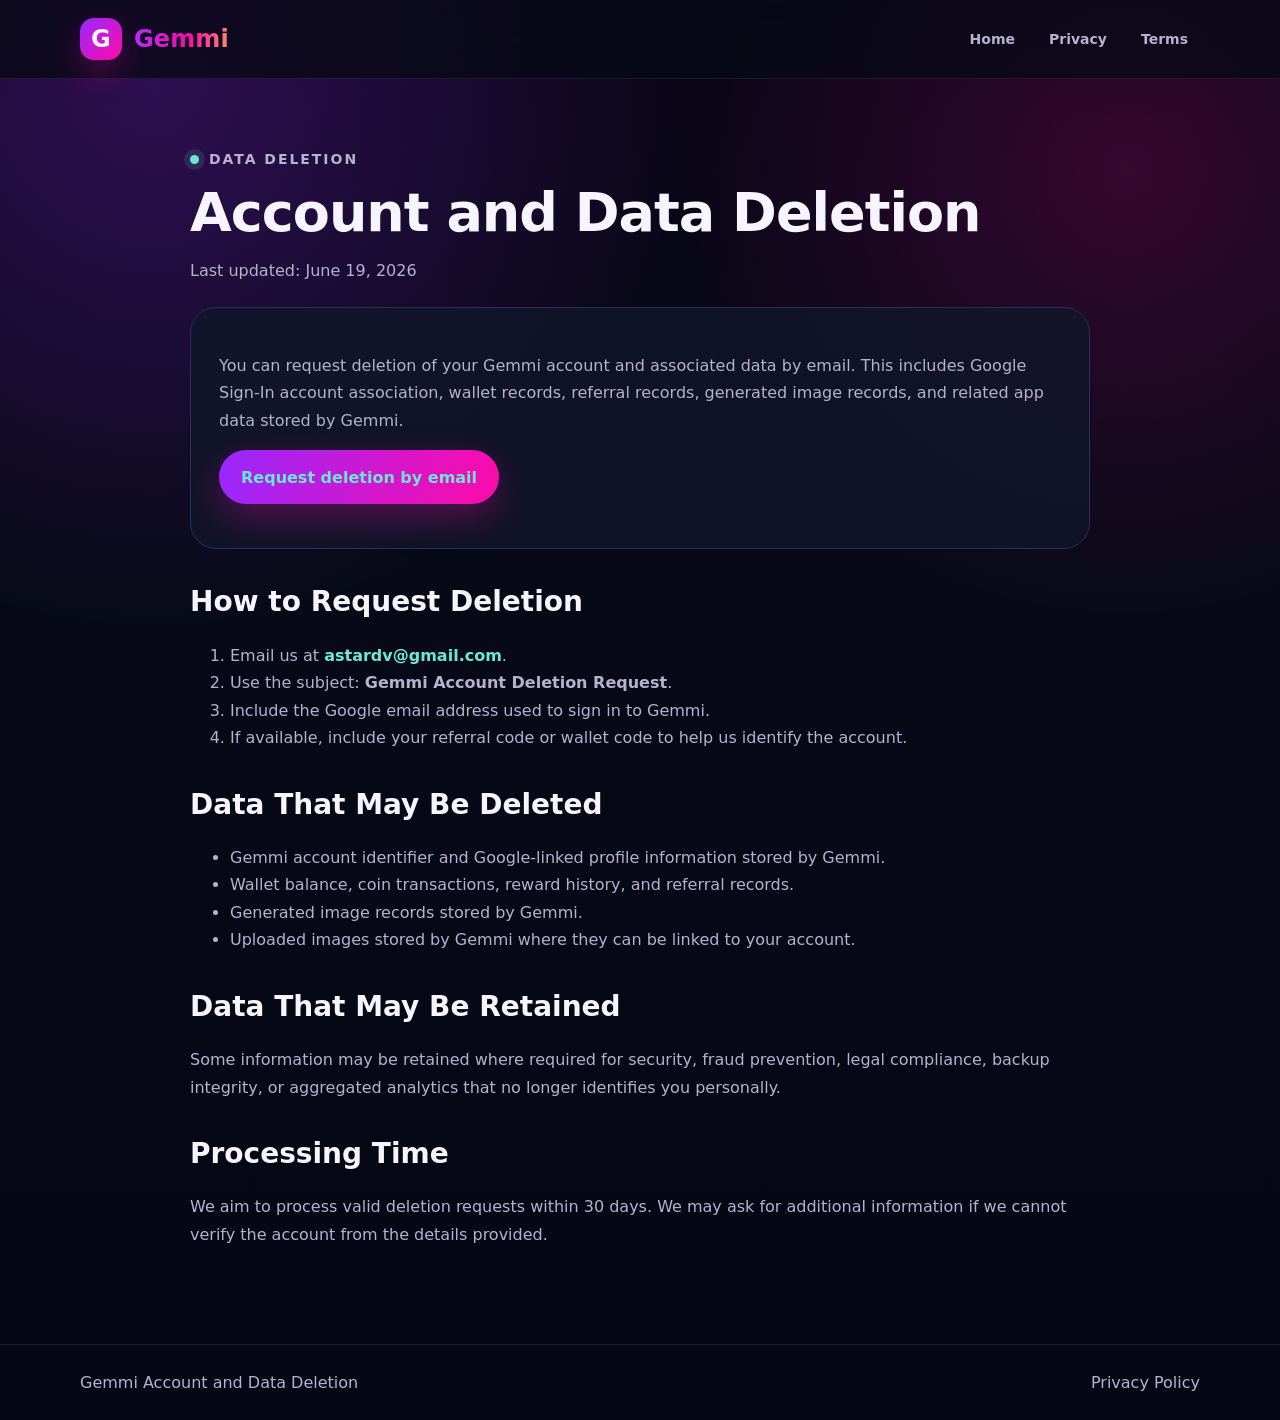
==== data-deletion.html @ a5564a53 "Initial Gemmi homepage" ====
<!doctype html>
<html lang="en">
<head>
  <meta charset="utf-8">
  <meta name="viewport" content="width=device-width, initial-scale=1">
  <title>Account and Data Deletion - Gemmi</title>
  <meta name="description" content="Request account and data deletion for Gemmi Android app.">
  <link rel="stylesheet" href="assets/styles.css">
</head>
<body>
  <header class="topbar">
    <nav class="page nav" aria-label="Main navigation">
      <a class="brand" href="index.html"><span class="brand-mark">G</span><span class="brand-name">Gemmi</span></a>
      <div class="nav-links">
        <a href="index.html">Home</a>
        <a href="privacy-policy.html">Privacy</a>
        <a href="terms.html">Terms</a>
      </div>
    </nav>
  </header>

  <main class="page policy">
    <p class="eyebrow">Data deletion</p>
    <h1>Account and Data Deletion</h1>
    <p class="muted">Last updated: June 19, 2026</p>

    <div class="policy-card">
      <p>You can request deletion of your Gemmi account and associated data by email. This includes Google Sign-In account association, wallet records, referral records, generated image records, and related app data stored by Gemmi.</p>
      <p><a class="button primary" href="mailto:astardv@gmail.com?subject=Gemmi%20Account%20Deletion%20Request&body=Please%20delete%20my%20Gemmi%20account%20and%20associated%20data.%0A%0AGoogle%20email%20used%20in%20Gemmi%3A%20%0AReferral%20code%20(if%20available)%3A%20%0AReason%20(optional)%3A%20">Request deletion by email</a></p>
    </div>

    <h2>How to Request Deletion</h2>
    <ol>
      <li>Email us at <a href="mailto:astardv@gmail.com?subject=Gemmi%20Account%20Deletion%20Request">astardv@gmail.com</a>.</li>
      <li>Use the subject: <strong>Gemmi Account Deletion Request</strong>.</li>
      <li>Include the Google email address used to sign in to Gemmi.</li>
      <li>If available, include your referral code or wallet code to help us identify the account.</li>
    </ol>

    <h2>Data That May Be Deleted</h2>
    <ul>
      <li>Gemmi account identifier and Google-linked profile information stored by Gemmi.</li>
      <li>Wallet balance, coin transactions, reward history, and referral records.</li>
      <li>Generated image records stored by Gemmi.</li>
      <li>Uploaded images stored by Gemmi where they can be linked to your account.</li>
    </ul>

    <h2>Data That May Be Retained</h2>
    <p>Some information may be retained where required for security, fraud prevention, legal compliance, backup integrity, or aggregated analytics that no longer identifies you personally.</p>

    <h2>Processing Time</h2>
    <p>We aim to process valid deletion requests within 30 days. We may ask for additional information if we cannot verify the account from the details provided.</p>
  </main>

  <footer class="footer">
    <div class="page footer-row">
      <span>Gemmi Account and Data Deletion</span>
      <a href="privacy-policy.html">Privacy Policy</a>
    </div>
  </footer>
</body>
</html>
---- assets/styles.css ----
:root {
  --bg: #070a16;
  --panel: #11162a;
  --panel-2: #171d34;
  --line: #2a3154;
  --text: #f6f4ff;
  --muted: #b7b0cf;
  --pink: #ff0aa8;
  --violet: #9828ff;
  --cyan: #6be8d3;
  --gold: #ffd35b;
  --shadow: 0 24px 80px rgba(0, 0, 0, .38);
  font-family: Inter, ui-sans-serif, system-ui, -apple-system, BlinkMacSystemFont, "Segoe UI", sans-serif;
}

* {
  box-sizing: border-box;
}

html {
  scroll-behavior: smooth;
}

body {
  margin: 0;
  min-height: 100vh;
  background:
    radial-gradient(circle at 12% 6%, rgba(152, 40, 255, .26), transparent 34rem),
    radial-gradient(circle at 88% 12%, rgba(255, 10, 168, .18), transparent 28rem),
    linear-gradient(180deg, #090516 0%, var(--bg) 42%, #050814 100%);
  color: var(--text);
}

a {
  color: inherit;
  text-decoration: none;
}

.page {
  width: min(1120px, calc(100% - 40px));
  margin: 0 auto;
}

.topbar {
  position: sticky;
  top: 0;
  z-index: 10;
  border-bottom: 1px solid rgba(255, 255, 255, .08);
  background: rgba(7, 10, 22, .76);
  backdrop-filter: blur(18px);
}

.nav {
  display: flex;
  align-items: center;
  justify-content: space-between;
  gap: 20px;
  min-height: 78px;
}

.brand {
  display: inline-flex;
  align-items: center;
  gap: 12px;
  font-weight: 900;
  font-size: 24px;
  letter-spacing: .1px;
}

.brand-mark {
  width: 42px;
  height: 42px;
  display: grid;
  place-items: center;
  border-radius: 14px;
  background: linear-gradient(135deg, var(--violet), var(--pink));
  box-shadow: 0 12px 32px rgba(255, 10, 168, .28);
}

.brand-name,
.gradient-text {
  background: linear-gradient(100deg, #b32cff 0%, var(--pink) 58%, #ff8f70 100%);
  -webkit-background-clip: text;
  background-clip: text;
  color: transparent;
}

.nav-links {
  display: flex;
  align-items: center;
  gap: 10px;
  color: var(--muted);
  font-size: 14px;
  font-weight: 700;
}

.nav-links a {
  padding: 10px 12px;
  border-radius: 999px;
}

.nav-links a:hover {
  background: rgba(255, 255, 255, .08);
  color: var(--text);
}

.hero {
  display: grid;
  grid-template-columns: minmax(0, 1.03fr) minmax(360px, .82fr);
  gap: 54px;
  align-items: center;
  padding: 78px 0 54px;
}

.eyebrow {
  display: inline-flex;
  align-items: center;
  gap: 10px;
  color: var(--cyan);
  font-size: 14px;
  font-weight: 900;
  text-transform: uppercase;
  letter-spacing: .14em;
}

.eyebrow::before {
  content: "";
  width: 9px;
  height: 9px;
  border-radius: 99px;
  background: var(--cyan);
  box-shadow: 0 0 0 6px rgba(107, 232, 211, .12);
}

h1 {
  margin: 18px 0 18px;
  font-size: clamp(54px, 8vw, 92px);
  line-height: .92;
  letter-spacing: -2px;
}

.hero-copy {
  max-width: 620px;
  margin: 0 0 28px;
  color: var(--muted);
  font-size: clamp(18px, 2.1vw, 22px);
  line-height: 1.55;
}

.actions {
  display: flex;
  flex-wrap: wrap;
  gap: 14px;
}

.button {
  display: inline-flex;
  align-items: center;
  justify-content: center;
  min-height: 54px;
  padding: 0 22px;
  border-radius: 999px;
  border: 1px solid rgba(255, 255, 255, .12);
  background: rgba(255, 255, 255, .06);
  color: var(--text);
  font-weight: 900;
}

.button.primary {
  border: 0;
  background: linear-gradient(110deg, var(--violet), var(--pink));
  box-shadow: 0 14px 36px rgba(255, 10, 168, .28);
}

.button:hover {
  transform: translateY(-1px);
}

.phone-stage {
  position: relative;
  min-height: 570px;
}

.glow {
  position: absolute;
  inset: 42px 0 auto 30px;
  height: 360px;
  border-radius: 50%;
  background: radial-gradient(circle, rgba(255, 10, 168, .26), rgba(152, 40, 255, .1), transparent 68%);
  filter: blur(8px);
}

.phone {
  position: relative;
  width: min(360px, 100%);
  margin: 0 auto;
  padding: 18px;
  border: 1px solid rgba(255, 255, 255, .15);
  border-radius: 44px;
  background: linear-gradient(180deg, #161b31, #050813);
  box-shadow: var(--shadow);
}

.phone-screen {
  overflow: hidden;
  min-height: 660px;
  border-radius: 32px;
  background: #070a16;
  border: 1px solid rgba(255, 255, 255, .09);
}

.screen-header {
  margin: 22px;
  height: 64px;
  display: flex;
  align-items: center;
  justify-content: space-between;
  padding: 0 18px;
  border-radius: 999px;
  background: var(--panel);
  border: 1px solid var(--line);
}

.coin {
  display: inline-flex;
  align-items: center;
  gap: 8px;
  padding: 7px 10px;
  border-radius: 999px;
  background: #0d1224;
  border: 1px solid var(--line);
  font-weight: 900;
}

.coin::before {
  content: "+";
  width: 18px;
  height: 18px;
  display: grid;
  place-items: center;
  border-radius: 50%;
  color: #5a3b00;
  background: var(--gold);
}

.feature-card {
  margin: 0 22px 18px;
  min-height: 270px;
  border-radius: 28px;
  padding: 18px;
  background:
    linear-gradient(180deg, rgba(0, 0, 0, .05), rgba(0, 0, 0, .54)),
    linear-gradient(135deg, #f7b345, #5b2148 58%, #15162d);
  border: 1px solid rgba(255, 255, 255, .12);
  display: flex;
  flex-direction: column;
  justify-content: flex-end;
}

.prompt-lines {
  display: grid;
  gap: 9px;
}

.line {
  height: 10px;
  border-radius: 999px;
  background: rgba(255, 255, 255, .86);
}

.line:nth-child(2) {
  width: 82%;
}

.line:nth-child(3) {
  width: 64%;
}

.generate-button {
  margin: 0 22px 18px;
  height: 58px;
  display: grid;
  place-items: center;
  border-radius: 18px;
  background: linear-gradient(100deg, var(--violet), var(--pink));
  font-weight: 900;
  box-shadow: 0 16px 42px rgba(255, 10, 168, .18);
}

.mini-grid {
  display: grid;
  grid-template-columns: repeat(2, 1fr);
  gap: 12px;
  padding: 0 22px 22px;
}

.mini {
  height: 132px;
  border-radius: 22px;
  border: 1px solid var(--line);
  background: linear-gradient(135deg, rgba(255, 10, 168, .38), rgba(107, 232, 211, .2)), #141a30;
}

.mini:nth-child(2) {
  transform: translateY(18px);
  background: linear-gradient(135deg, rgba(255, 211, 91, .38), rgba(152, 40, 255, .24)), #141a30;
}

.section {
  padding: 44px 0;
}

.section h2,
.policy h1 {
  margin: 0 0 14px;
  font-size: clamp(34px, 4.6vw, 54px);
  line-height: 1.04;
  letter-spacing: -1px;
}

.section-lead {
  max-width: 760px;
  margin: 0 0 24px;
  color: var(--muted);
  font-size: 18px;
  line-height: 1.65;
}

.cards {
  display: grid;
  grid-template-columns: repeat(3, 1fr);
  gap: 16px;
}

.card {
  padding: 24px;
  border-radius: 26px;
  background: rgba(17, 22, 42, .84);
  border: 1px solid var(--line);
  box-shadow: 0 18px 48px rgba(0, 0, 0, .2);
}

.card h3 {
  margin: 0 0 10px;
  font-size: 21px;
}

.card p,
.policy p,
.policy li {
  color: var(--muted);
  line-height: 1.72;
}

.policy {
  max-width: 900px;
  padding: 54px 0 80px;
}

.policy-card {
  margin: 22px 0;
  padding: 28px;
  border-radius: 26px;
  background: rgba(17, 22, 42, .86);
  border: 1px solid var(--line);
}

.policy h2 {
  margin-top: 36px;
  font-size: 28px;
}

.policy a {
  color: var(--cyan);
  font-weight: 800;
}

.muted {
  color: var(--muted);
}

.footer {
  border-top: 1px solid rgba(255, 255, 255, .08);
  padding: 28px 0;
  color: var(--muted);
}

.footer-row {
  display: flex;
  justify-content: space-between;
  gap: 20px;
  flex-wrap: wrap;
}

@media (max-width: 860px) {
  .page {
    width: min(100% - 28px, 560px);
  }

  .nav {
    min-height: 70px;
  }

  .nav-links {
    display: none;
  }

  .hero {
    grid-template-columns: 1fr;
    gap: 34px;
    padding: 52px 0 28px;
  }

  .phone-stage {
    min-height: auto;
  }

  .phone {
    width: min(360px, 100%);
  }

  .cards {
    grid-template-columns: 1fr;
  }
}
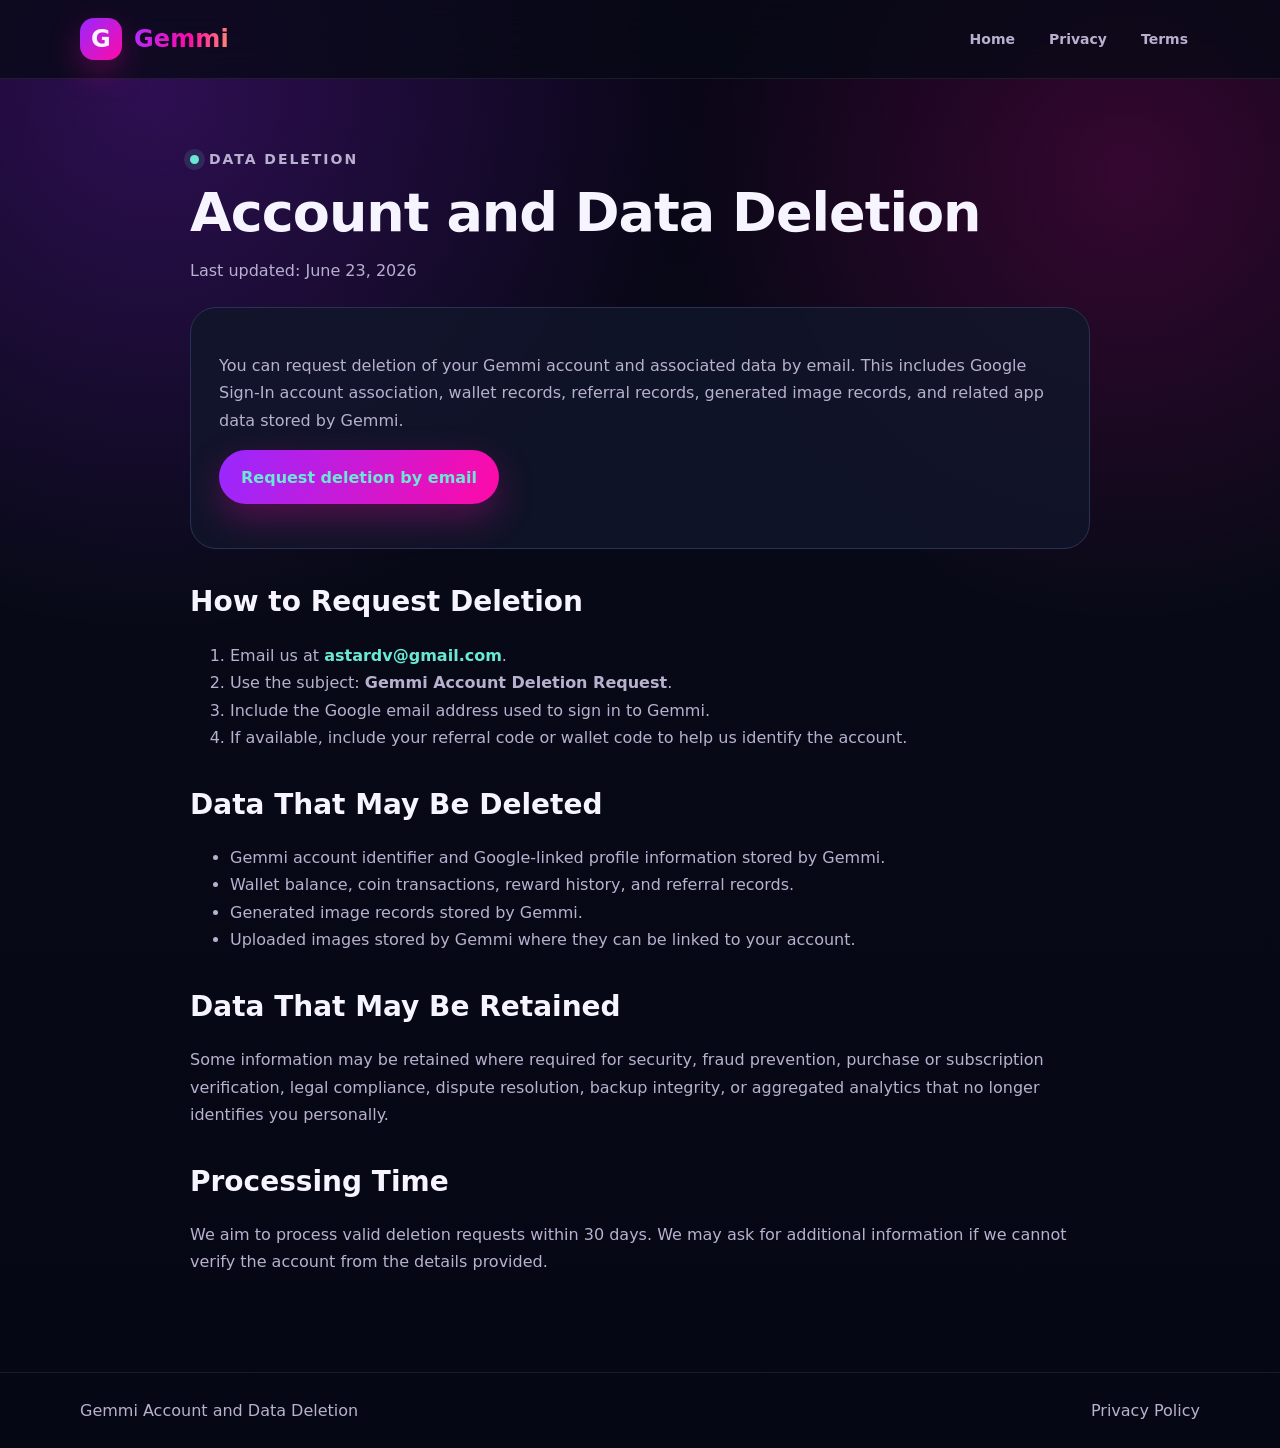
==== commit 032311d0: "Update policies for Google Play billing" ====
--- a/data-deletion.html
+++ b/data-deletion.html
@@ -22,7 +22,7 @@
   <main class="page policy">
     <p class="eyebrow">Data deletion</p>
     <h1>Account and Data Deletion</h1>
-    <p class="muted">Last updated: June 19, 2026</p>
+    <p class="muted">Last updated: June 23, 2026</p>
 
     <div class="policy-card">
       <p>You can request deletion of your Gemmi account and associated data by email. This includes Google Sign-In account association, wallet records, referral records, generated image records, and related app data stored by Gemmi.</p>
@@ -46,7 +46,7 @@
     </ul>
 
     <h2>Data That May Be Retained</h2>
-    <p>Some information may be retained where required for security, fraud prevention, legal compliance, backup integrity, or aggregated analytics that no longer identifies you personally.</p>
+    <p>Some information may be retained where required for security, fraud prevention, purchase or subscription verification, legal compliance, dispute resolution, backup integrity, or aggregated analytics that no longer identifies you personally.</p>
 
     <h2>Processing Time</h2>
     <p>We aim to process valid deletion requests within 30 days. We may ask for additional information if we cannot verify the account from the details provided.</p>
@@ -60,4 +60,3 @@
   </footer>
 </body>
 </html>
-
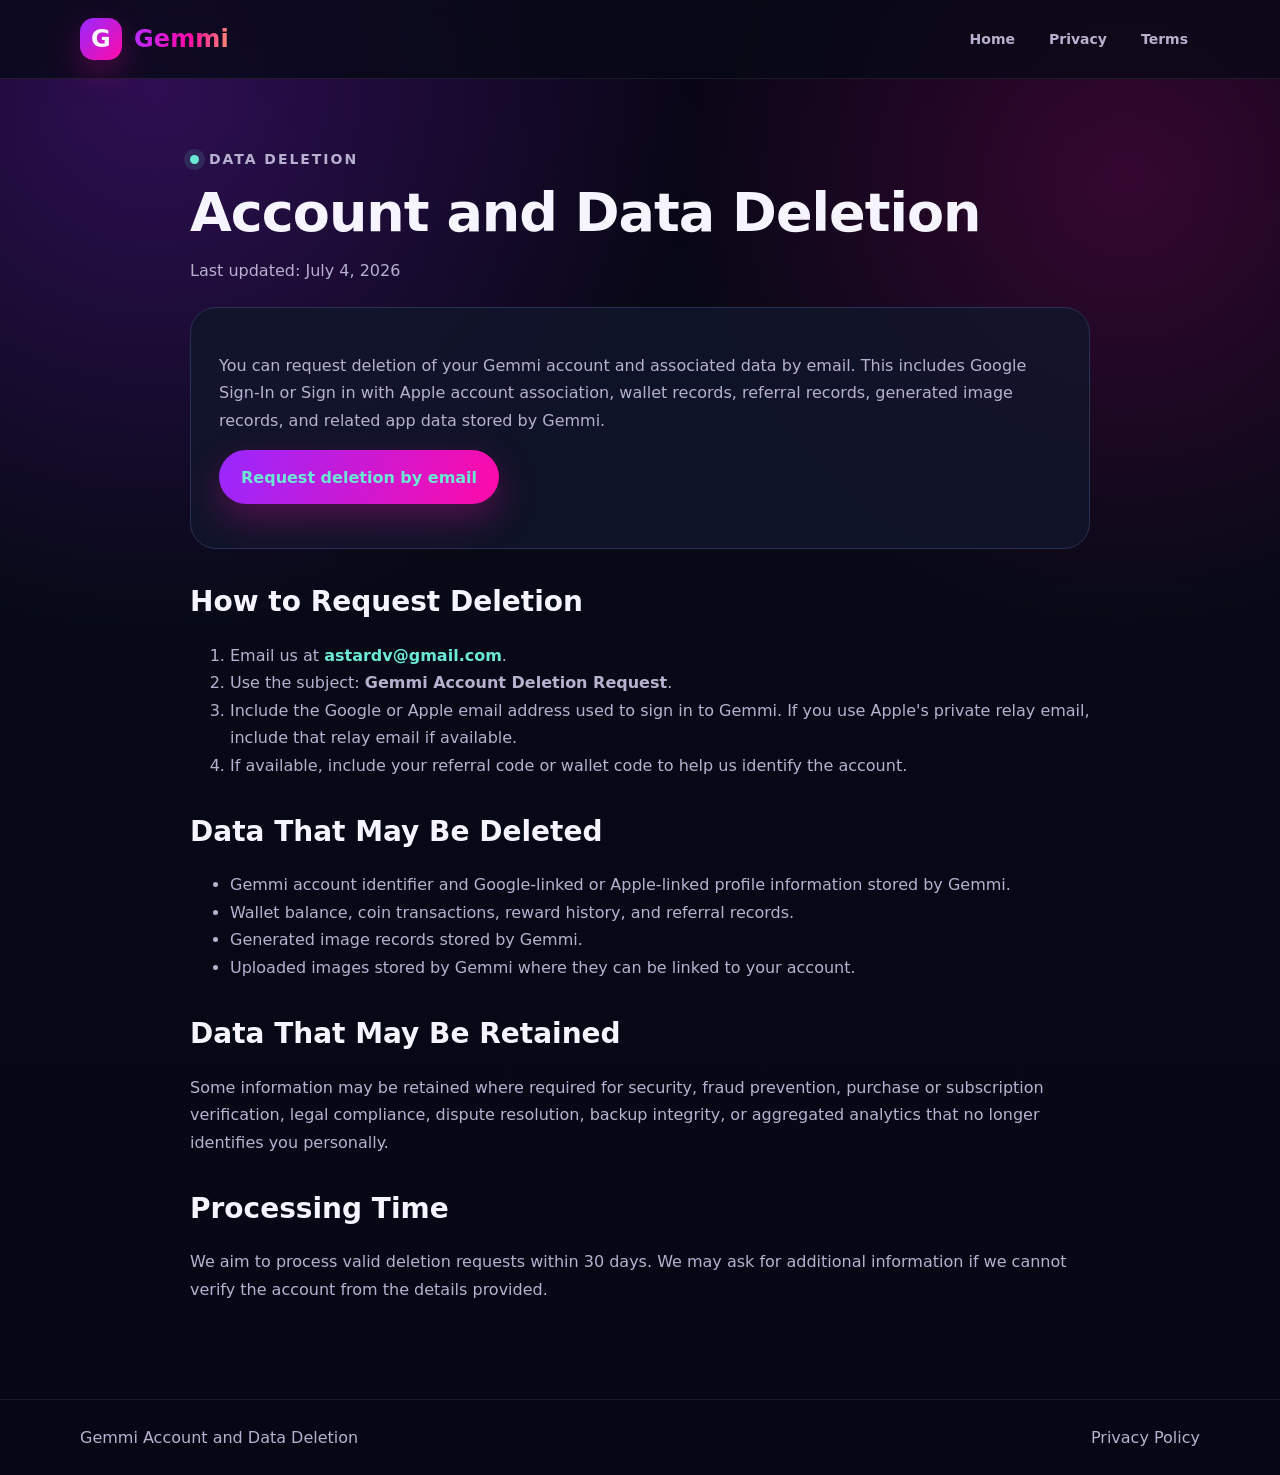
==== commit 6370c259: "Update policies for iOS support" ====
--- a/data-deletion.html
+++ b/data-deletion.html
@@ -4,7 +4,7 @@
   <meta charset="utf-8">
   <meta name="viewport" content="width=device-width, initial-scale=1">
   <title>Account and Data Deletion - Gemmi</title>
-  <meta name="description" content="Request account and data deletion for Gemmi Android app.">
+  <meta name="description" content="Request account and data deletion for Gemmi Android and iOS app.">
   <link rel="stylesheet" href="assets/styles.css">
 </head>
 <body>
@@ -22,24 +22,24 @@
   <main class="page policy">
     <p class="eyebrow">Data deletion</p>
     <h1>Account and Data Deletion</h1>
-    <p class="muted">Last updated: June 23, 2026</p>
+    <p class="muted">Last updated: July 4, 2026</p>
 
     <div class="policy-card">
-      <p>You can request deletion of your Gemmi account and associated data by email. This includes Google Sign-In account association, wallet records, referral records, generated image records, and related app data stored by Gemmi.</p>
-      <p><a class="button primary" href="mailto:astardv@gmail.com?subject=Gemmi%20Account%20Deletion%20Request&body=Please%20delete%20my%20Gemmi%20account%20and%20associated%20data.%0A%0AGoogle%20email%20used%20in%20Gemmi%3A%20%0AReferral%20code%20(if%20available)%3A%20%0AReason%20(optional)%3A%20">Request deletion by email</a></p>
+      <p>You can request deletion of your Gemmi account and associated data by email. This includes Google Sign-In or Sign in with Apple account association, wallet records, referral records, generated image records, and related app data stored by Gemmi.</p>
+      <p><a class="button primary" href="mailto:astardv@gmail.com?subject=Gemmi%20Account%20Deletion%20Request&body=Please%20delete%20my%20Gemmi%20account%20and%20associated%20data.%0A%0AGoogle%20or%20Apple%20email%20used%20in%20Gemmi%3A%20%0AApple%20private%20relay%20email%20(if%20used)%3A%20%0AReferral%20code%20(if%20available)%3A%20%0AReason%20(optional)%3A%20">Request deletion by email</a></p>
     </div>
 
     <h2>How to Request Deletion</h2>
     <ol>
       <li>Email us at <a href="mailto:astardv@gmail.com?subject=Gemmi%20Account%20Deletion%20Request">astardv@gmail.com</a>.</li>
       <li>Use the subject: <strong>Gemmi Account Deletion Request</strong>.</li>
-      <li>Include the Google email address used to sign in to Gemmi.</li>
+      <li>Include the Google or Apple email address used to sign in to Gemmi. If you use Apple's private relay email, include that relay email if available.</li>
       <li>If available, include your referral code or wallet code to help us identify the account.</li>
     </ol>
 
     <h2>Data That May Be Deleted</h2>
     <ul>
-      <li>Gemmi account identifier and Google-linked profile information stored by Gemmi.</li>
+      <li>Gemmi account identifier and Google-linked or Apple-linked profile information stored by Gemmi.</li>
       <li>Wallet balance, coin transactions, reward history, and referral records.</li>
       <li>Generated image records stored by Gemmi.</li>
       <li>Uploaded images stored by Gemmi where they can be linked to your account.</li>
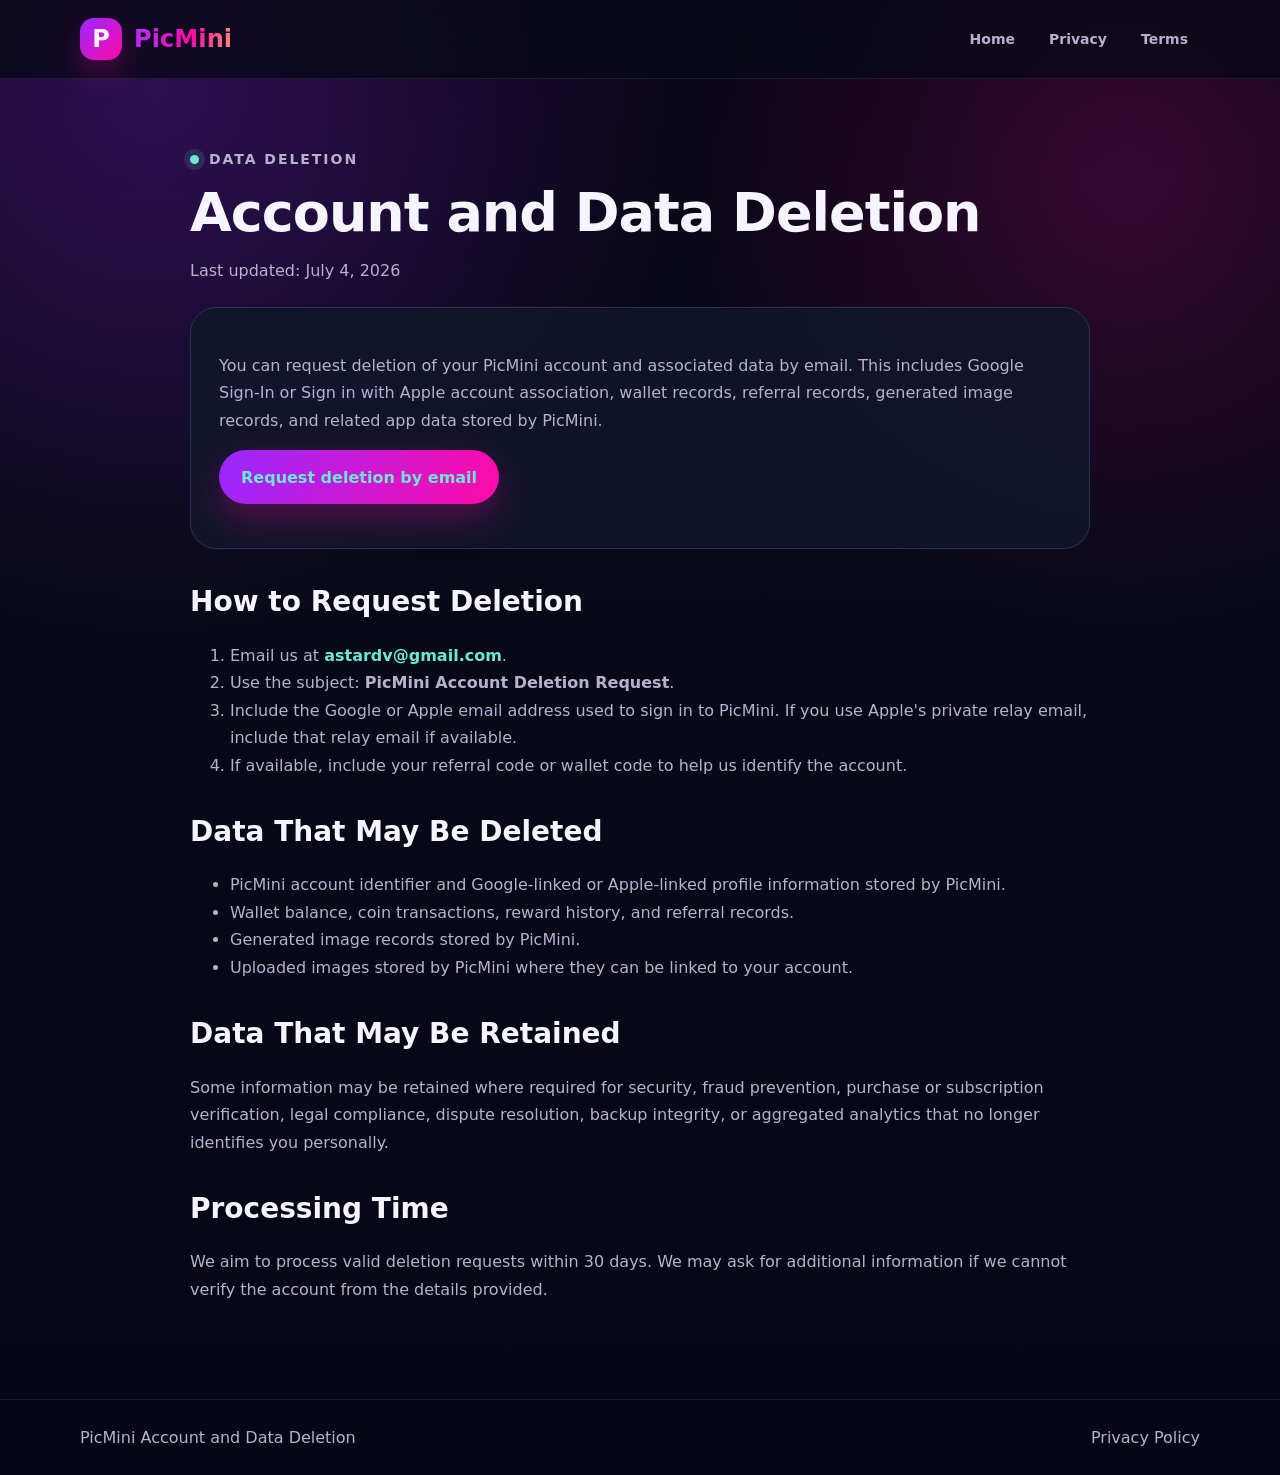
==== commit 999e7d1e: "Rebrand website from Gemmi to PicMini" ====
--- a/data-deletion.html
+++ b/data-deletion.html
@@ -3,14 +3,14 @@
 <head>
   <meta charset="utf-8">
   <meta name="viewport" content="width=device-width, initial-scale=1">
-  <title>Account and Data Deletion - Gemmi</title>
-  <meta name="description" content="Request account and data deletion for Gemmi Android and iOS app.">
+  <title>Account and Data Deletion - PicMini</title>
+  <meta name="description" content="Request account and data deletion for PicMini Android and iOS app.">
   <link rel="stylesheet" href="assets/styles.css">
 </head>
 <body>
   <header class="topbar">
     <nav class="page nav" aria-label="Main navigation">
-      <a class="brand" href="index.html"><span class="brand-mark">G</span><span class="brand-name">Gemmi</span></a>
+      <a class="brand" href="index.html"><span class="brand-mark">P</span><span class="brand-name">PicMini</span></a>
       <div class="nav-links">
         <a href="index.html">Home</a>
         <a href="privacy-policy.html">Privacy</a>
@@ -25,24 +25,24 @@
     <p class="muted">Last updated: July 4, 2026</p>
 
     <div class="policy-card">
-      <p>You can request deletion of your Gemmi account and associated data by email. This includes Google Sign-In or Sign in with Apple account association, wallet records, referral records, generated image records, and related app data stored by Gemmi.</p>
-      <p><a class="button primary" href="mailto:astardv@gmail.com?subject=Gemmi%20Account%20Deletion%20Request&body=Please%20delete%20my%20Gemmi%20account%20and%20associated%20data.%0A%0AGoogle%20or%20Apple%20email%20used%20in%20Gemmi%3A%20%0AApple%20private%20relay%20email%20(if%20used)%3A%20%0AReferral%20code%20(if%20available)%3A%20%0AReason%20(optional)%3A%20">Request deletion by email</a></p>
+      <p>You can request deletion of your PicMini account and associated data by email. This includes Google Sign-In or Sign in with Apple account association, wallet records, referral records, generated image records, and related app data stored by PicMini.</p>
+      <p><a class="button primary" href="mailto:astardv@gmail.com?subject=PicMini%20Account%20Deletion%20Request&body=Please%20delete%20my%20PicMini%20account%20and%20associated%20data.%0A%0AGoogle%20or%20Apple%20email%20used%20in%20PicMini%3A%20%0AApple%20private%20relay%20email%20(if%20used)%3A%20%0AReferral%20code%20(if%20available)%3A%20%0AReason%20(optional)%3A%20">Request deletion by email</a></p>
     </div>
 
     <h2>How to Request Deletion</h2>
     <ol>
-      <li>Email us at <a href="mailto:astardv@gmail.com?subject=Gemmi%20Account%20Deletion%20Request">astardv@gmail.com</a>.</li>
-      <li>Use the subject: <strong>Gemmi Account Deletion Request</strong>.</li>
-      <li>Include the Google or Apple email address used to sign in to Gemmi. If you use Apple's private relay email, include that relay email if available.</li>
+      <li>Email us at <a href="mailto:astardv@gmail.com?subject=PicMini%20Account%20Deletion%20Request">astardv@gmail.com</a>.</li>
+      <li>Use the subject: <strong>PicMini Account Deletion Request</strong>.</li>
+      <li>Include the Google or Apple email address used to sign in to PicMini. If you use Apple's private relay email, include that relay email if available.</li>
       <li>If available, include your referral code or wallet code to help us identify the account.</li>
     </ol>
 
     <h2>Data That May Be Deleted</h2>
     <ul>
-      <li>Gemmi account identifier and Google-linked or Apple-linked profile information stored by Gemmi.</li>
+      <li>PicMini account identifier and Google-linked or Apple-linked profile information stored by PicMini.</li>
       <li>Wallet balance, coin transactions, reward history, and referral records.</li>
-      <li>Generated image records stored by Gemmi.</li>
-      <li>Uploaded images stored by Gemmi where they can be linked to your account.</li>
+      <li>Generated image records stored by PicMini.</li>
+      <li>Uploaded images stored by PicMini where they can be linked to your account.</li>
     </ul>
 
     <h2>Data That May Be Retained</h2>
@@ -54,7 +54,7 @@
 
   <footer class="footer">
     <div class="page footer-row">
-      <span>Gemmi Account and Data Deletion</span>
+      <span>PicMini Account and Data Deletion</span>
       <a href="privacy-policy.html">Privacy Policy</a>
     </div>
   </footer>
